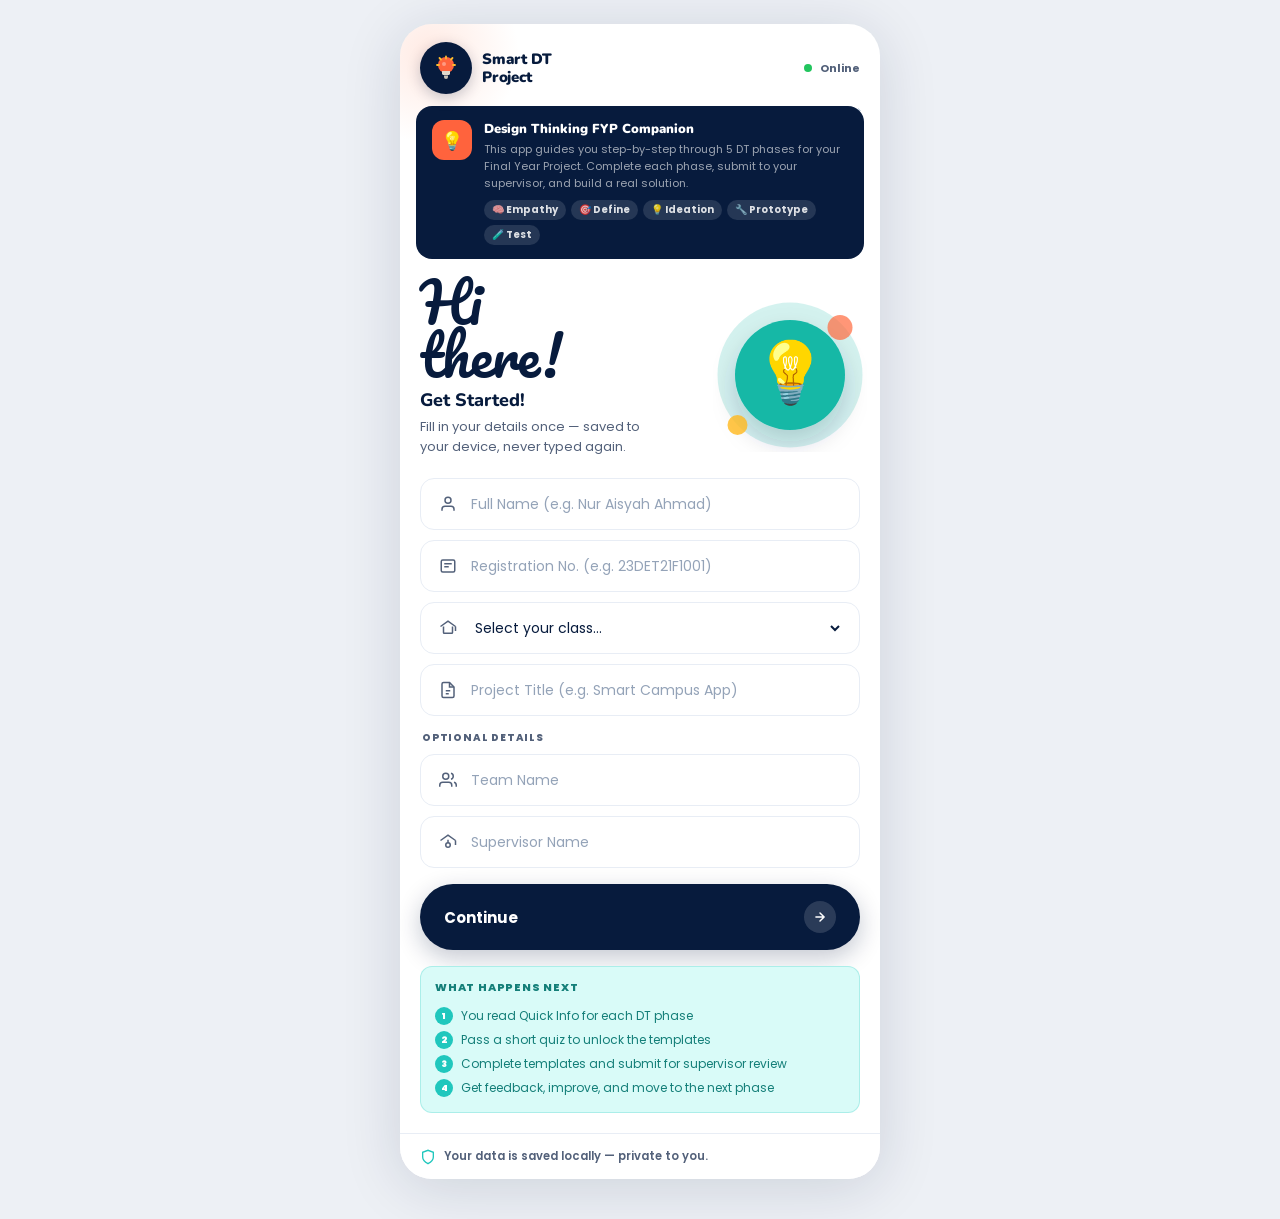
==== index.html @ cdb4f2fd "Add files via upload v3 — full DT beginner improvements" ====
<!DOCTYPE html>
<html lang="en">
<head>
<meta charset="UTF-8"/>
<meta http-equiv="refresh" content="0;url=login.html"/>
<title>Smart DT Project</title>
</head>
<body>
<script>
var reg=null;try{reg=localStorage.getItem('df_registered');}catch(e){}
location.replace(reg==='true'?'progress.html':'login.html');
</script>
</body>
</html>
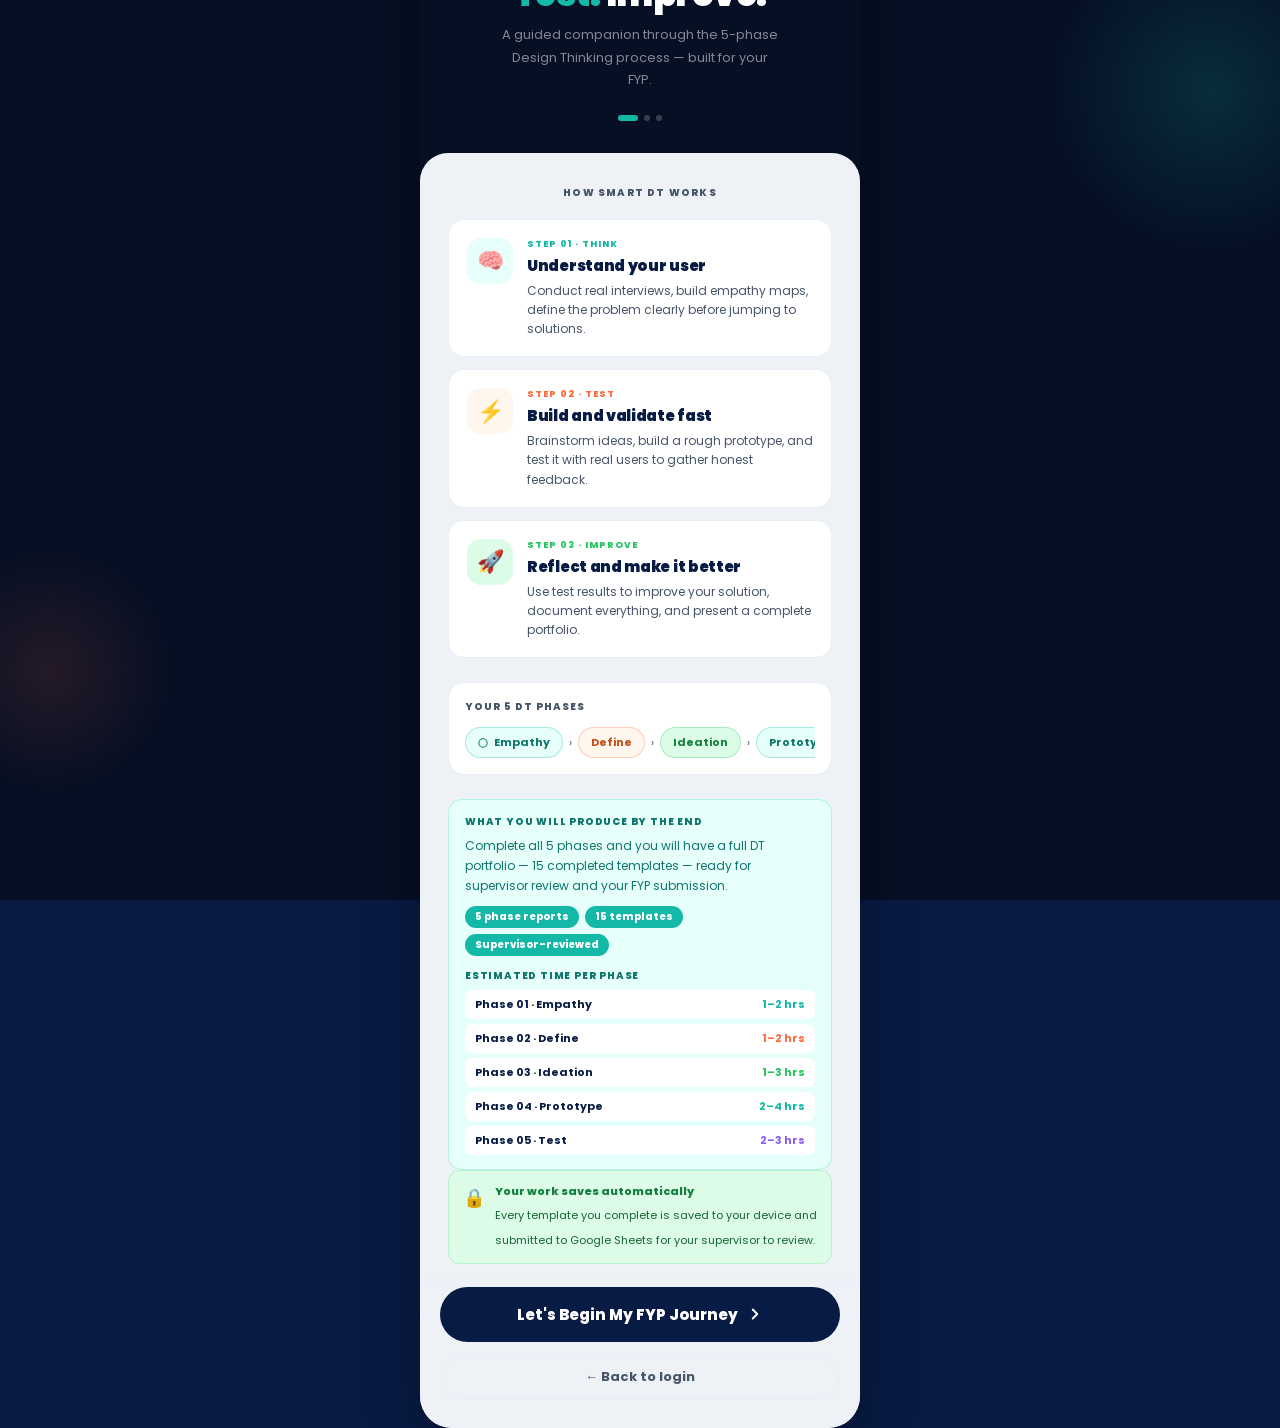
==== commit c76b5222: "Fix onboarding navigation flow from index and welcome to login" ====
--- a/index.html
+++ b/index.html
@@ -8,7 +8,7 @@
 <body>
 <script>
 var reg=null;try{reg=localStorage.getItem('df_registered');}catch(e){}
-location.replace(reg==='true'?'progress.html':'login.html');
+location.replace(reg==='true'?'progress.html':'welcome.html');
 </script>
 </body>
 </html>
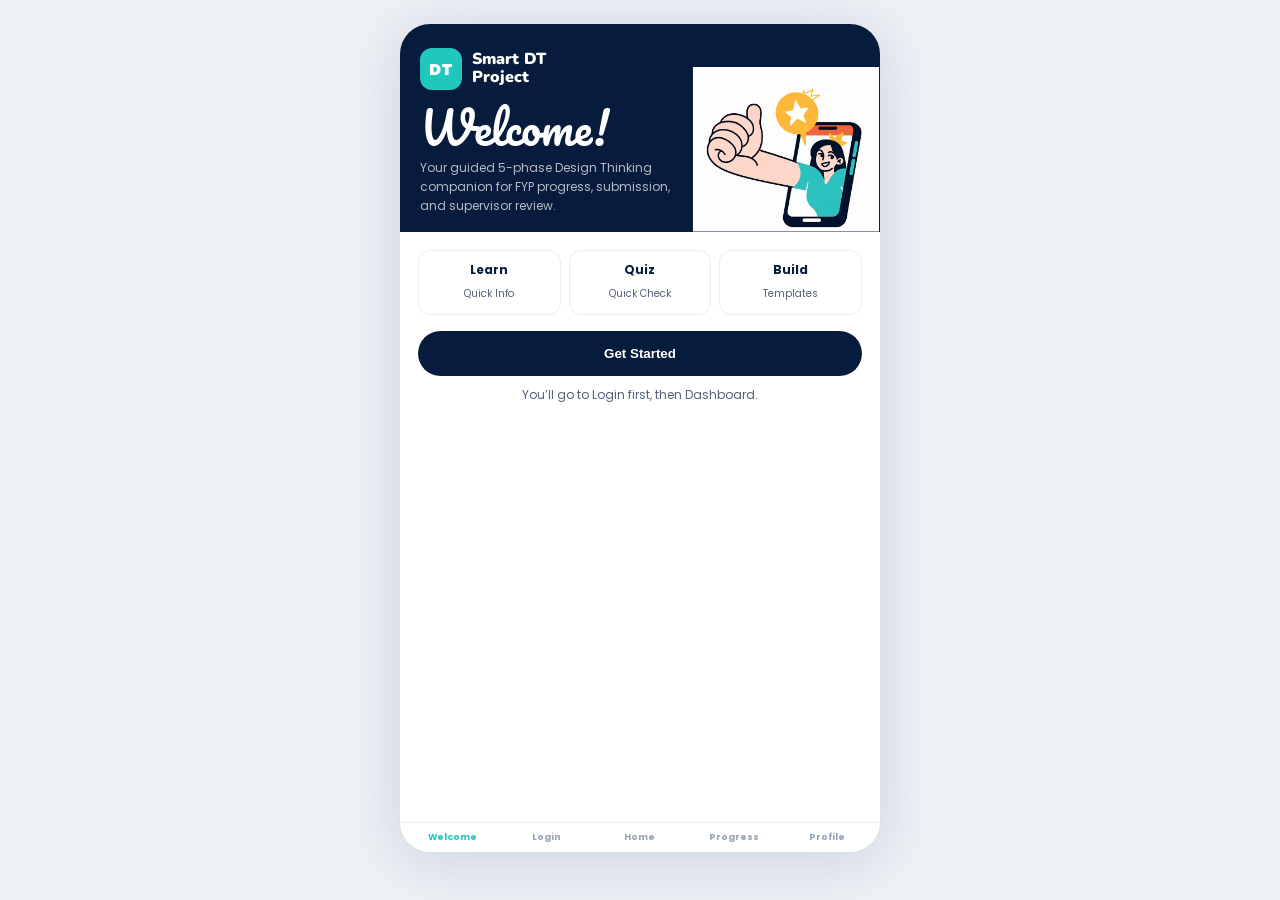
==== commit ef4f46c4: "Merge pull request #4 from juliemarlina-collab/codex/audit-smart-dt-project-for-gap-analysis Add ful" ====
--- a/index.html
+++ b/index.html
@@ -8,7 +8,7 @@
 <body>
 <script>
 var reg=null;try{reg=localStorage.getItem('df_registered');}catch(e){}
-location.replace(reg==='true'?'progress.html':'welcome.html');
+location.replace(reg==='true'?'dashboard.html':'welcome.html');
 </script>
 </body>
 </html>
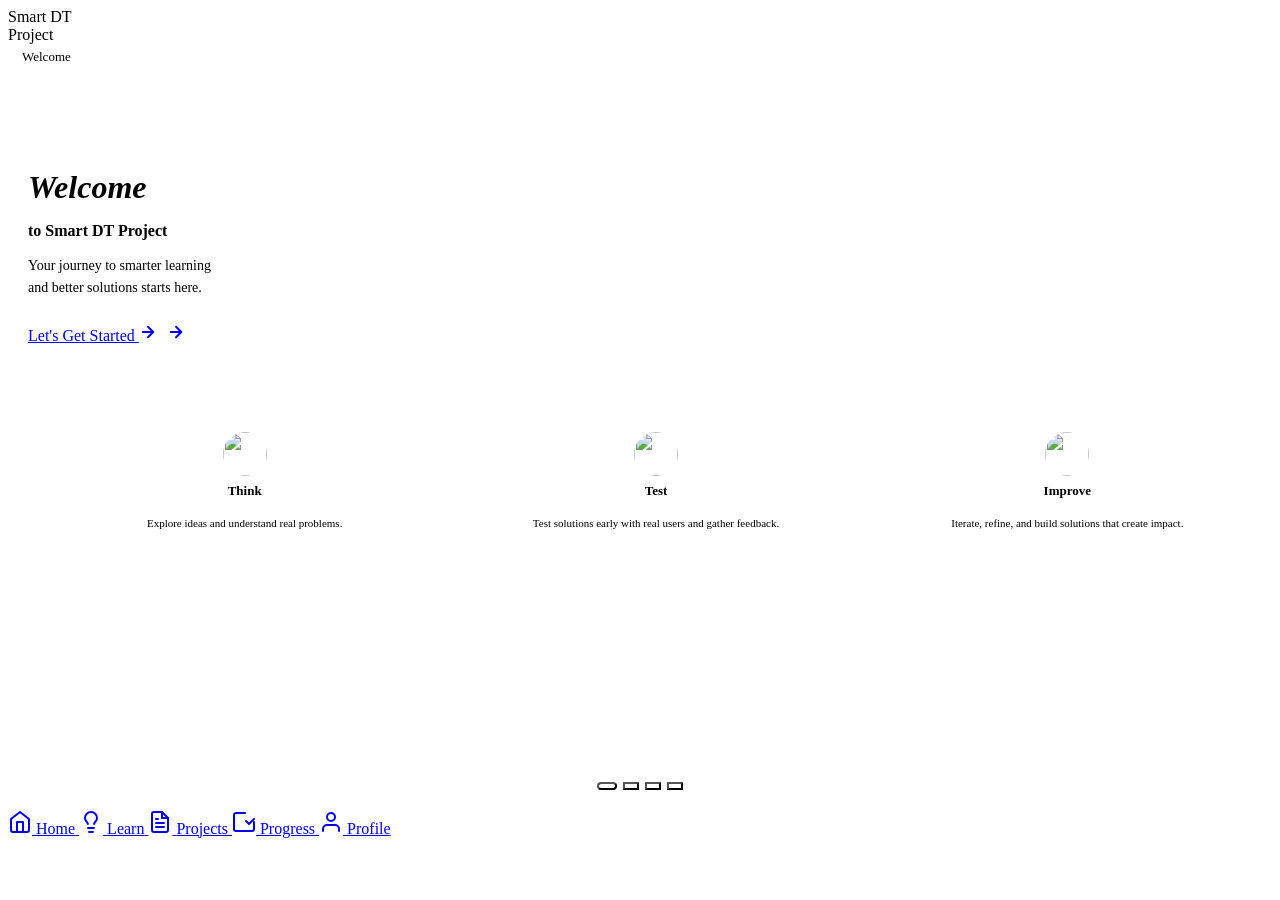
==== commit 9bc287a2: "Add files via upload" ====
--- a/index.html
+++ b/index.html
@@ -1,14 +1,150 @@
 <!DOCTYPE html>
 <html lang="en">
 <head>
-<meta charset="UTF-8"/>
-<meta http-equiv="refresh" content="0;url=login.html"/>
-<title>Smart DT Project</title>
+  <meta charset="UTF-8">
+  <meta name="viewport" content="width=device-width, initial-scale=1.0">
+  <meta name="description" content="Smart DT Project — Loading">
+
+  <title>Smart DT Project</title>
+
+  <!--
+    index.html — Router only.
+    This page has no visible content.
+    It reads localStorage and redirects immediately:
+      df_registered === "true"  →  dashboard.html
+      anything else             →  welcome.html
+
+    js/data.js is the only script needed here.
+    ui.js and phase-engine.js are NOT loaded on this page.
+  -->
+
+  <style>
+    /* Minimal style — shown only for the fraction of a second
+       before the redirect fires, or if JS is disabled.        */
+    *, *::before, *::after { box-sizing: border-box; margin: 0; padding: 0; }
+
+    body {
+      font-family: 'Poppins', sans-serif;
+      background-color: #FAFBFC;
+      display: flex;
+      align-items: center;
+      justify-content: center;
+      min-height: 100vh;
+    }
+
+    .splash {
+      display: flex;
+      flex-direction: column;
+      align-items: center;
+      gap: 16px;
+    }
+
+    /* Logo mark — inline SVG, no external file needed here */
+    .splash-logo {
+      width: 56px;
+      height: 56px;
+    }
+
+    .splash-name {
+      font-size: 18px;
+      font-weight: 600;
+      color: #071B3D;
+      letter-spacing: 0.02em;
+    }
+
+    /* Teal spinner */
+    .spinner {
+      width: 28px;
+      height: 28px;
+      border: 3px solid #E8EDF2;
+      border-top-color: #14B8A6;
+      border-radius: 50%;
+      animation: spin 0.75s linear infinite;
+    }
+
+    @keyframes spin { to { transform: rotate(360deg); } }
+
+    /* Message shown only when JavaScript is fully disabled */
+    .no-js {
+      display: none;
+      font-size: 14px;
+      color: #6B7280;
+      text-align: center;
+      max-width: 260px;
+      line-height: 1.5;
+    }
+
+    noscript .no-js { display: block; }
+  </style>
 </head>
+
 <body>
-<script>
-var reg=null;try{reg=localStorage.getItem('df_registered');}catch(e){}
-location.replace(reg==='true'?'dashboard.html':'welcome.html');
-</script>
+
+  <div class="splash" role="status" aria-label="Loading Smart DT Project">
+
+    <!-- Inline logo so no external SVG request can fail on first load -->
+    <svg class="splash-logo" viewBox="0 0 56 56" fill="none"
+         xmlns="http://www.w3.org/2000/svg" aria-hidden="true">
+      <rect width="56" height="56" rx="14" fill="#071B3D"/>
+      <!-- Bulb body -->
+      <path d="M28 14C22.477 14 18 18.477 18 24c0 3.72 1.97 6.98 4.9 8.77V36
+               a1 1 0 0 0 1 1h8.2a1 1 0 0 0 1-1v-3.23C35.03 30.98 37 27.72 37
+               24c0-5.523-4.477-10-9-10z"
+            fill="#FF6A3D"/>
+      <!-- Bulb base lines -->
+      <rect x="23" y="38" width="10" height="2" rx="1" fill="#14B8A6"/>
+      <rect x="24" y="41" width="8"  height="2" rx="1" fill="#14B8A6"/>
+      <!-- Shine dot -->
+      <circle cx="23" cy="21" r="1.5" fill="white" opacity="0.7"/>
+    </svg>
+
+    <p class="splash-name">Smart DT Project</p>
+    <div class="spinner" aria-hidden="true"></div>
+
+    <noscript>
+      <p class="no-js">
+        JavaScript is required to use Smart DT Project.<br>
+        Please enable JavaScript in your browser settings.
+      </p>
+    </noscript>
+
+  </div>
+
+  <!--
+    Load ONLY data.js here.
+    The routing function reads localStorage and redirects.
+    No other scripts are needed on this page.
+  -->
+  <script src="js/app.js"></script>
+<script src="js/data.js"></script>
+
+  <script>
+    /**
+     * Route the student immediately on page load.
+     *
+     * Logic:
+     *   df_registered === "true"  →  dashboard.html
+     *   anything else             →  welcome.html
+     *
+     * window.DT.isRegistered() is defined in js/data.js.
+     * We call it directly here so there is zero dependency on ui.js.
+     */
+    (function route() {
+      try {
+        var destination = window.DT.isRegistered()
+          ? 'dashboard.html'
+          : 'welcome.html';
+        window.location.replace(destination);
+      } catch (err) {
+        /**
+         * Fallback: if data.js failed to load for any reason,
+         * go to welcome.html so the student is never stuck.
+         */
+        console.error('Smart DT: routing error —', err);
+        window.location.replace('welcome.html');
+      }
+    }());
+  </script>
+
 </body>
 </html>
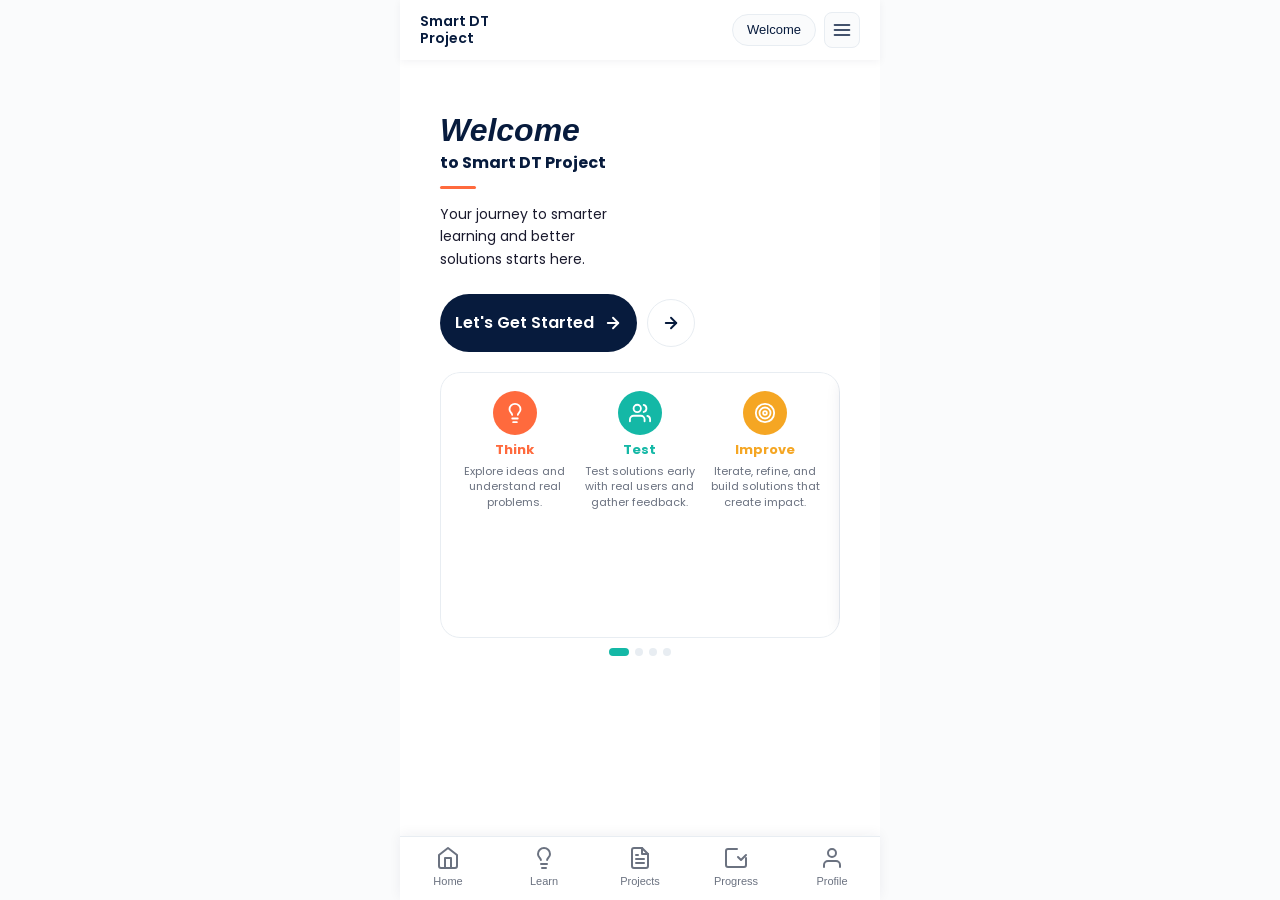
==== commit a561747e: "Add files via upload" ====
--- a/index.html
+++ b/index.html
@@ -115,8 +115,7 @@
     The routing function reads localStorage and redirects.
     No other scripts are needed on this page.
   -->
-  <script src="js/app.js"></script>
-<script src="js/data.js"></script>
+  <script src="js/data.js"></script>
 
   <script>
     /**
